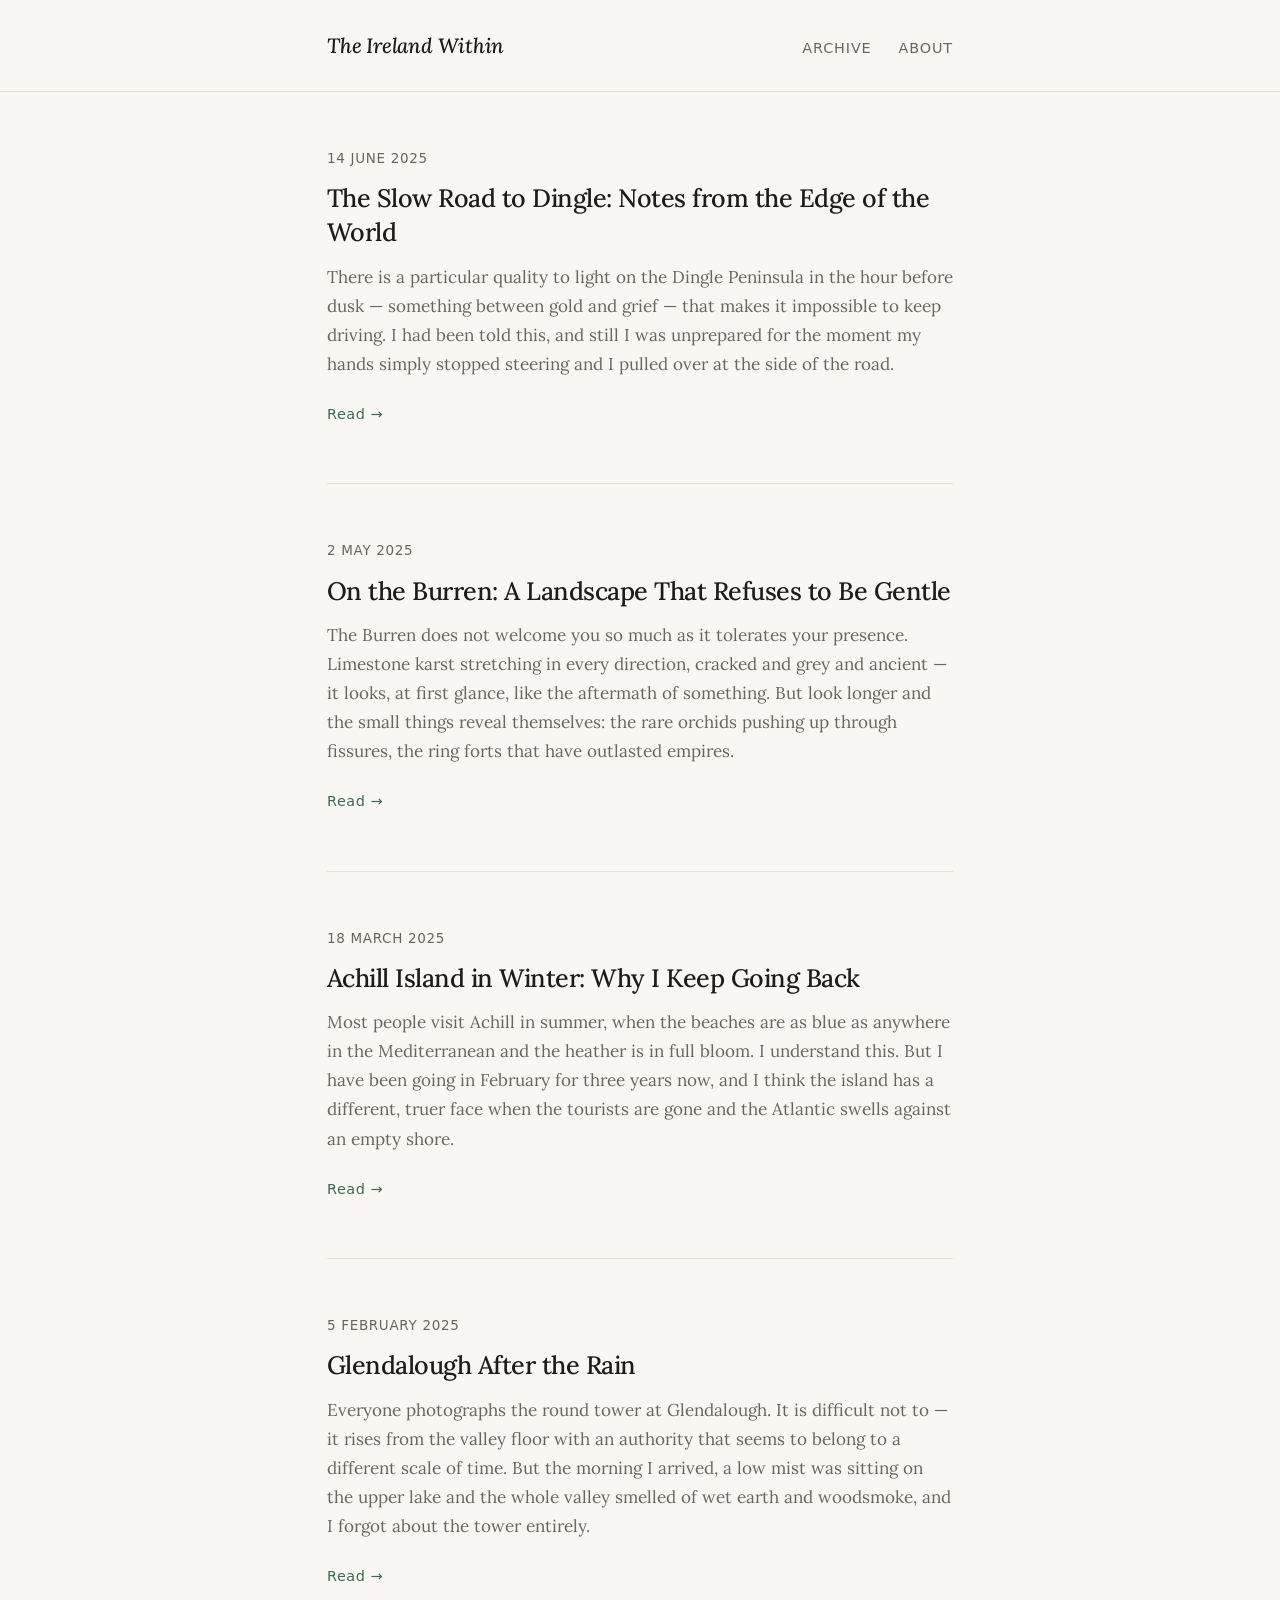
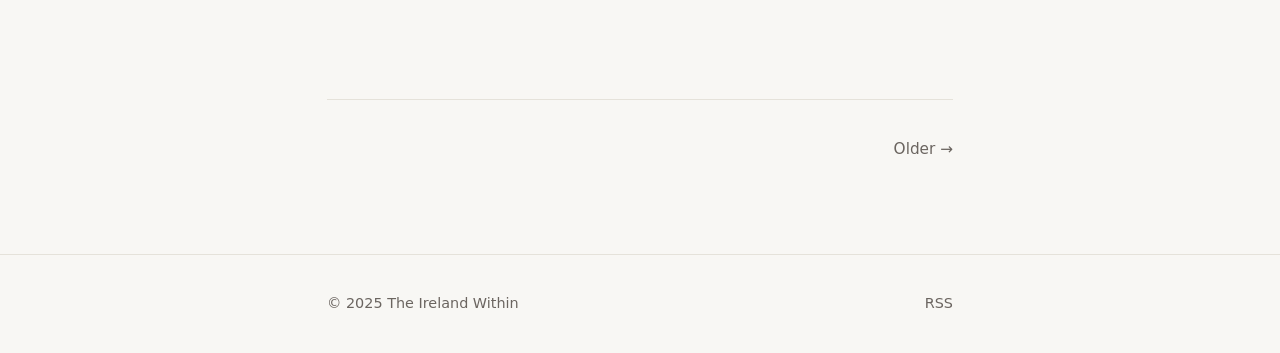
==== preview.html @ c4071f3e "Add files via upload" ====
<!DOCTYPE html>
<html lang="en">
<head>
  <meta charset="utf-8">
  <meta name="viewport" content="width=device-width, initial-scale=1">
  <title>The Ireland Within</title>
  <link rel="preconnect" href="https://fonts.googleapis.com">
  <link rel="preconnect" href="https://fonts.gstatic.com" crossorigin>
  <link href="https://fonts.googleapis.com/css2?family=Lora:ital,wght@0,400;0,500;0,600;1,400;1,500&display=swap" rel="stylesheet">
  <style>
    /* =============================================
       The Ireland Within — Theme
       Minimal, typography-first
       ============================================= */

    :root {
      --bg:           #F8F7F4;
      --surface:      #FFFFFF;
      --text:         #1C1C1C;
      --text-muted:   #6B6560;
      --accent:       #3D6B4F;
      --accent-light: #EBF2EE;
      --border:       #E5E2DA;
      --max-width:    680px;
      --font-serif:   'Lora', Georgia, serif;
      --font-ui:      system-ui, -apple-system, sans-serif;
    }

    *, *::before, *::after {
      box-sizing: border-box;
      margin: 0;
      padding: 0;
    }

    html { font-size: 18px; -webkit-text-size-adjust: 100%; }

    body {
      background: var(--bg);
      color: var(--text);
      font-family: var(--font-serif);
      line-height: 1.8;
      min-height: 100vh;
      display: flex;
      flex-direction: column;
    }

    img { max-width: 100%; height: auto; display: block; }

    a {
      color: var(--accent);
      text-decoration: underline;
      text-decoration-color: transparent;
      text-underline-offset: 3px;
      transition: text-decoration-color 0.2s;
    }
    a:hover { text-decoration-color: var(--accent); }

    .container {
      max-width: var(--max-width);
      margin: 0 auto;
      padding: 0 1.5rem;
    }

    .site-main { flex: 1; padding: 3rem 0 5rem; }

    /* Header */
    .site-header {
      border-bottom: 1px solid var(--border);
      padding: 1.5rem 0;
      background: var(--bg);
    }
    .site-header .container {
      display: flex;
      align-items: baseline;
      justify-content: space-between;
      gap: 1.5rem;
      flex-wrap: wrap;
    }
    .site-title {
      font-family: var(--font-serif);
      font-size: 1.15rem;
      font-weight: 500;
      font-style: italic;
      color: var(--text);
      text-decoration: none;
      letter-spacing: -0.01em;
    }
    .site-title:hover { color: var(--accent); }
    .site-nav { display: flex; gap: 1.5rem; flex-wrap: wrap; }
    .site-nav a {
      font-family: var(--font-ui);
      font-size: 0.8rem;
      font-weight: 500;
      letter-spacing: 0.06em;
      text-transform: uppercase;
      color: var(--text-muted);
      text-decoration: none;
    }
    .site-nav a:hover { color: var(--accent); }

    /* Post List */
    .post-list { display: flex; flex-direction: column; gap: 3rem; }
    .post-summary {
      padding-bottom: 3rem;
      border-bottom: 1px solid var(--border);
    }
    .post-summary:last-child { border-bottom: none; }
    .post-date {
      display: block;
      font-family: var(--font-ui);
      font-size: 0.75rem;
      letter-spacing: 0.05em;
      text-transform: uppercase;
      color: var(--text-muted);
      margin-bottom: 0.6rem;
    }
    .post-title {
      font-size: 1.4rem;
      font-weight: 500;
      line-height: 1.35;
      letter-spacing: -0.02em;
      margin-bottom: 0.75rem;
    }
    .post-title a { color: var(--text); text-decoration: none; }
    .post-title a:hover { color: var(--accent); }
    .post-excerpt {
      color: var(--text-muted);
      font-size: 0.95rem;
      line-height: 1.7;
      margin-bottom: 1rem;
    }
    .read-more {
      font-family: var(--font-ui);
      font-size: 0.8rem;
      font-weight: 500;
      letter-spacing: 0.04em;
      color: var(--accent);
      text-decoration: none;
    }
    .read-more:hover { text-decoration: underline; text-decoration-color: var(--accent); }

    /* Pagination */
    .pagination {
      display: flex;
      justify-content: space-between;
      margin-top: 3rem;
      padding-top: 2rem;
      border-top: 1px solid var(--border);
      font-family: var(--font-ui);
      font-size: 0.85rem;
    }
    .pagination a { color: var(--text-muted); text-decoration: none; }
    .pagination a:hover { color: var(--accent); }

    /* Footer */
    .site-footer {
      border-top: 1px solid var(--border);
      padding: 2rem 0;
      margin-top: auto;
    }
    .site-footer .container {
      display: flex;
      justify-content: space-between;
      align-items: center;
      gap: 1rem;
      flex-wrap: wrap;
    }
    .site-footer p {
      font-family: var(--font-ui);
      font-size: 0.8rem;
      color: var(--text-muted);
    }
    .footer-links { display: flex; gap: 1rem; }
    .footer-links a {
      color: var(--text-muted);
      text-decoration: none;
      font-size: 0.8rem;
      font-family: var(--font-ui);
    }
    .footer-links a:hover { color: var(--accent); }

    @media (max-width: 640px) {
      html { font-size: 17px; }
      .site-header .container { flex-direction: column; gap: 0.75rem; }
      .site-footer .container { flex-direction: column; text-align: center; }
      .footer-links { justify-content: center; }
    }
  </style>
</head>
<body>

  <header class="site-header">
    <div class="container">
      <a href="#" class="site-title">The Ireland Within</a>
      <nav class="site-nav">
        <a href="#">Archive</a>
        <a href="#">About</a>
      </nav>
    </div>
  </header>

  <main class="site-main">
    <div class="container">
      <div class="post-list">

        <article class="post-summary">
          <time class="post-date">14 June 2025</time>
          <h2 class="post-title"><a href="#">The Slow Road to Dingle: Notes from the Edge of the World</a></h2>
          <p class="post-excerpt">There is a particular quality to light on the Dingle Peninsula in the hour before dusk — something between gold and grief — that makes it impossible to keep driving. I had been told this, and still I was unprepared for the moment my hands simply stopped steering and I pulled over at the side of the road.</p>
          <a href="#" class="read-more">Read &rarr;</a>
        </article>

        <article class="post-summary">
          <time class="post-date">2 May 2025</time>
          <h2 class="post-title"><a href="#">On the Burren: A Landscape That Refuses to Be Gentle</a></h2>
          <p class="post-excerpt">The Burren does not welcome you so much as it tolerates your presence. Limestone karst stretching in every direction, cracked and grey and ancient — it looks, at first glance, like the aftermath of something. But look longer and the small things reveal themselves: the rare orchids pushing up through fissures, the ring forts that have outlasted empires.</p>
          <a href="#" class="read-more">Read &rarr;</a>
        </article>

        <article class="post-summary">
          <time class="post-date">18 March 2025</time>
          <h2 class="post-title"><a href="#">Achill Island in Winter: Why I Keep Going Back</a></h2>
          <p class="post-excerpt">Most people visit Achill in summer, when the beaches are as blue as anywhere in the Mediterranean and the heather is in full bloom. I understand this. But I have been going in February for three years now, and I think the island has a different, truer face when the tourists are gone and the Atlantic swells against an empty shore.</p>
          <a href="#" class="read-more">Read &rarr;</a>
        </article>

        <article class="post-summary">
          <time class="post-date">5 February 2025</time>
          <h2 class="post-title"><a href="#">Glendalough After the Rain</a></h2>
          <p class="post-excerpt">Everyone photographs the round tower at Glendalough. It is difficult not to — it rises from the valley floor with an authority that seems to belong to a different scale of time. But the morning I arrived, a low mist was sitting on the upper lake and the whole valley smelled of wet earth and woodsmoke, and I forgot about the tower entirely.</p>
          <a href="#" class="read-more">Read &rarr;</a>
        </article>

      </div>

      <nav class="pagination">
        <span></span>
        <a href="#">Older &rarr;</a>
      </nav>
    </div>
  </main>

  <footer class="site-footer">
    <div class="container">
      <p>&copy; 2025 The Ireland Within</p>
      <p class="footer-links">
        <a href="#">RSS</a>
      </p>
    </div>
  </footer>

</body>
</html>
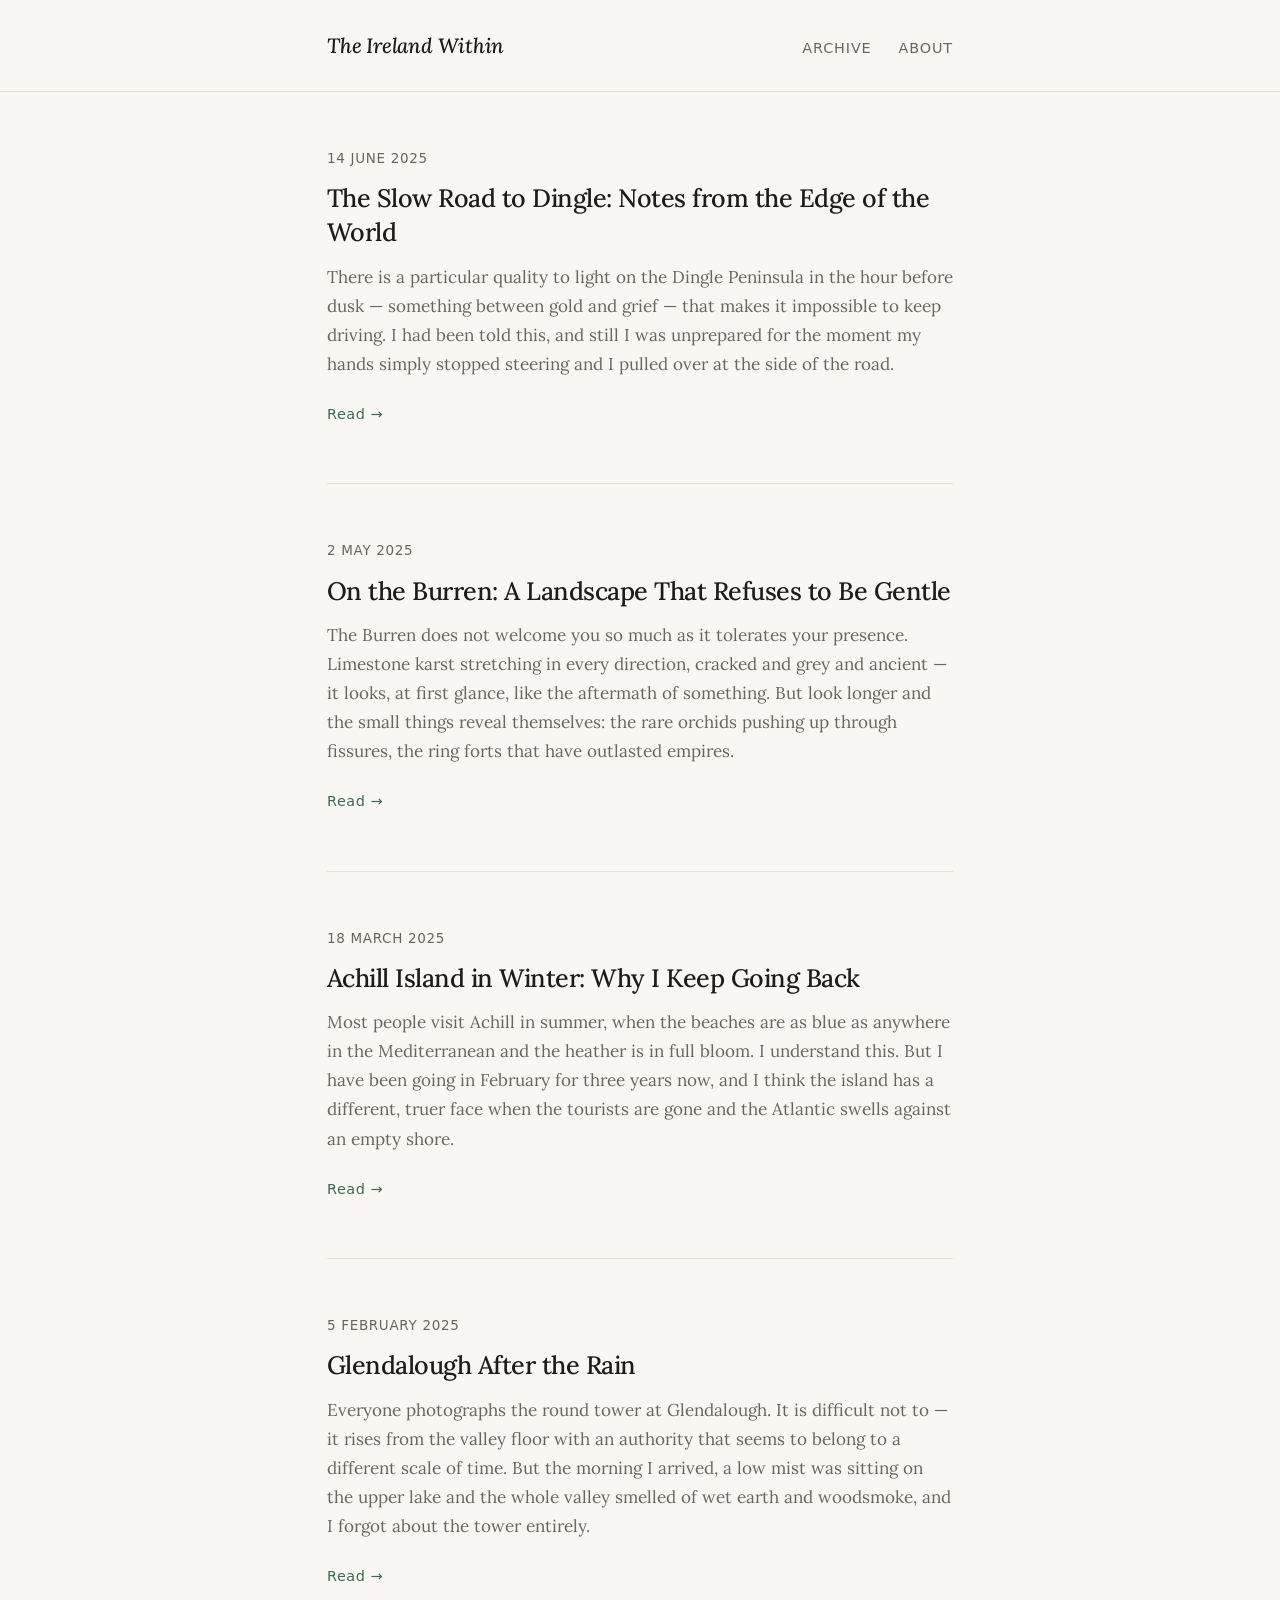
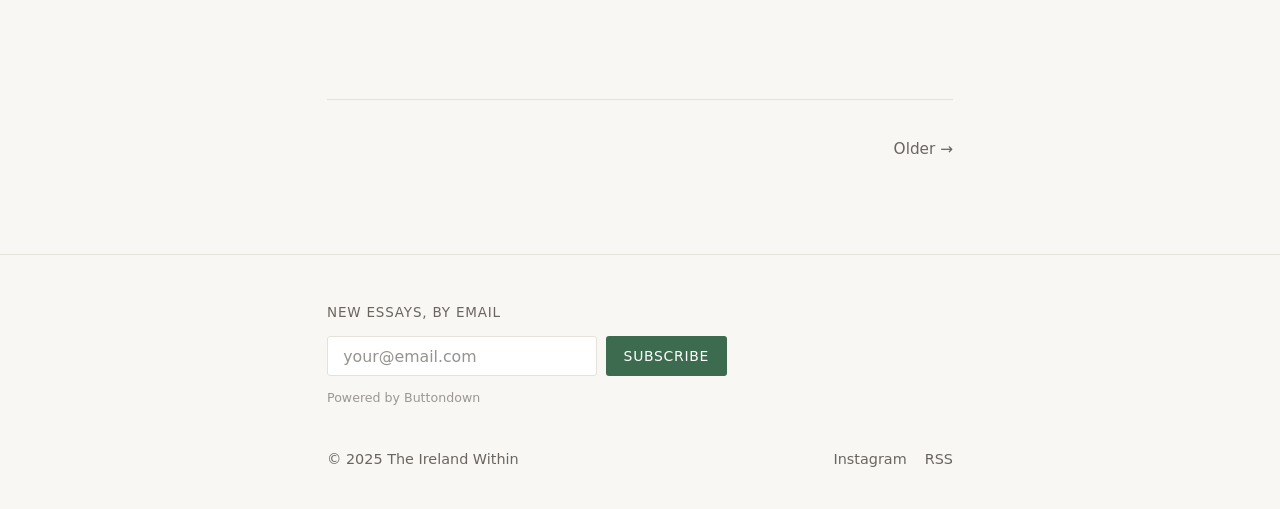
==== commit f045c99d: "Add files via upload" ====
--- a/preview.html
+++ b/preview.html
@@ -155,16 +155,76 @@
     /* Footer */
     .site-footer {
       border-top: 1px solid var(--border);
-      padding: 2rem 0;
+      padding: 2.5rem 0 2rem;
       margin-top: auto;
     }
     .site-footer .container {
+      display: flex;
+      flex-direction: column;
+      gap: 2rem;
+    }
+    .footer-newsletter-form label {
+      display: block;
+      font-family: var(--font-ui);
+      font-size: 0.75rem;
+      font-weight: 500;
+      letter-spacing: 0.06em;
+      text-transform: uppercase;
+      color: var(--text-muted);
+      margin-bottom: 0.65rem;
+    }
+    .footer-newsletter-row {
+      display: flex;
+      gap: 0.5rem;
+      max-width: 400px;
+    }
+    .footer-newsletter-row input[type="email"] {
+      flex: 1;
+      font-family: var(--font-ui);
+      font-size: 0.875rem;
+      padding: 0.55rem 0.85rem;
+      border: 1px solid var(--border);
+      border-radius: 3px;
+      background: var(--surface);
+      color: var(--text);
+      outline: none;
+      transition: border-color 0.2s;
+    }
+    .footer-newsletter-row input[type="email"]:focus { border-color: var(--accent); }
+    .footer-newsletter-row input[type="email"]::placeholder { color: var(--text-muted); opacity: 0.7; }
+    .footer-newsletter-row input[type="submit"] {
+      font-family: var(--font-ui);
+      font-size: 0.775rem;
+      font-weight: 500;
+      letter-spacing: 0.05em;
+      text-transform: uppercase;
+      padding: 0.55rem 1rem;
+      background: var(--accent);
+      color: #fff;
+      border: none;
+      border-radius: 3px;
+      cursor: pointer;
+      white-space: nowrap;
+      transition: opacity 0.2s;
+    }
+    .footer-newsletter-row input[type="submit"]:hover { opacity: 0.82; }
+    .footer-newsletter-credit { margin-top: 0.5rem; }
+    .footer-newsletter-credit a {
+      font-family: var(--font-ui);
+      font-size: 0.7rem;
+      color: var(--text-muted);
+      text-decoration: none;
+      opacity: 0.65;
+    }
+    .footer-newsletter-credit a:hover { opacity: 1; color: var(--accent); }
+    .footer-meta {
       display: flex;
       justify-content: space-between;
       align-items: center;
       gap: 1rem;
       flex-wrap: wrap;
     }
+    .footer-meta p,
     .site-footer p {
       font-family: var(--font-ui);
       font-size: 0.8rem;
@@ -182,8 +242,10 @@
     @media (max-width: 640px) {
       html { font-size: 17px; }
       .site-header .container { flex-direction: column; gap: 0.75rem; }
-      .site-footer .container { flex-direction: column; text-align: center; }
+      .footer-meta { flex-direction: column; text-align: center; }
       .footer-links { justify-content: center; }
+      .footer-newsletter-row { max-width: 100%; flex-direction: column; }
+      .footer-newsletter-row input[type="submit"] { width: 100%; }
     }
   </style>
 </head>
@@ -242,10 +304,27 @@
 
   <footer class="site-footer">
     <div class="container">
-      <p>&copy; 2025 The Ireland Within</p>
-      <p class="footer-links">
-        <a href="#">RSS</a>
-      </p>
+      <div class="footer-newsletter">
+        <form
+          action="https://buttondown.com/api/emails/embed-subscribe/theirelandwithin"
+          method="post"
+          class="embeddable-buttondown-form footer-newsletter-form"
+        >
+          <label for="bd-email">New essays, by email</label>
+          <div class="footer-newsletter-row">
+            <input type="email" name="email" id="bd-email" placeholder="your@email.com" />
+            <input type="submit" value="Subscribe" />
+          </div>
+          <p class="footer-newsletter-credit"><a href="https://buttondown.com/refer/theirelandwithin" target="_blank">Powered by Buttondown</a></p>
+        </form>
+      </div>
+      <div class="footer-meta">
+        <p>&copy; 2025 The Ireland Within</p>
+        <p class="footer-links">
+          <a href="https://instagram.com/chrisnaylor87" target="_blank" rel="noopener">Instagram</a>
+          <a href="#">RSS</a>
+        </p>
+      </div>
     </div>
   </footer>
 
